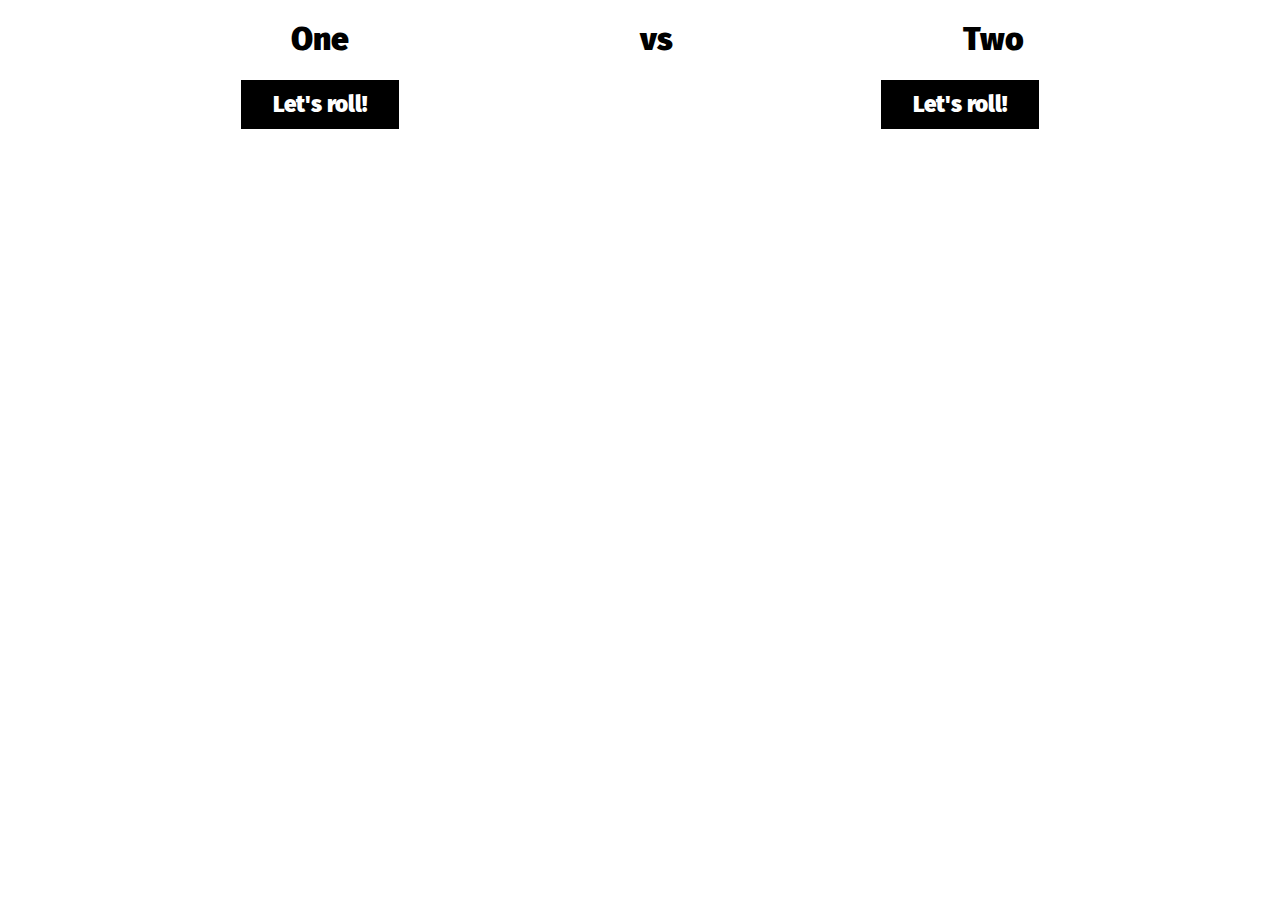
==== index.html @ 11dd10a1 "add markup for moving snails" ====
<!DOCTYPE html>
<html>
<head>
	<meta charset="utf-8">
	<meta http-equiv="X-UA-Compatible" content="IE=edge">
	<meta name="viewport" content="width=device-width, initial-scale=1">
	<title>Dice</title>
	<link href="https://fonts.googleapis.com/css?family=Fira+Sans:400,400i,700,700i,900,900i" rel="stylesheet">
	<link rel="stylesheet" href="css/normalize.css">
	<link rel="stylesheet" href="css/style.css">
</head>
<body>
	<header class="flex-row">
		<h1 id="player-1" class="flex-1">Player 1</h1>
		<span>vs</span>
		<h1 id="player-2" class="flex-1">Player 2</h1>
	</header><!-- /header -->
	<main class="flex-row flex-wrap">
		<div class="flex-1">
			<button id="btn-player-1" class="btn-big" type="button">Let's roll!</button>
		</div>
		<div class="flex-1">
			<button id="btn-player-2" class="btn-big" type="button">Let's roll!</button>
		</div>
		<div class="flex-1 anim">
			<div id="snail-1" class="snail">
				
			</div>
		</div>
		<div class="flex-1 flex-row flex-end anim">
			<div id="snail-2" class="snail">
				
			</div>
		</div>
		<div class="flex-1 panel-1">
			<span class="display-p1"></span>
			<span class="display-p1"></span>
			<span class="display-p1"></span>
		</div>
		<div class="flex-1 panel-2">
			<span class="display-p2"></span>
			<span class="display-p2"></span>
			<span class="display-p2"></span>
		</div>
	</main>
	<script src="js/script.js" type="text/javascript" charset="utf-8" async defer></script>
</body>
</html>
---- css/style.css ----
/*Fonts*/
/*Colors*/
.flex-row {
  display: -webkit-box;
  display: -ms-flexbox;
  display: flex;
  -webkit-box-orient: horizontal;
  -webkit-box-direction: normal;
  -ms-flex-direction: row;
  flex-direction: row; }

.flex-1 {
  -webkit-box-flex: 1;
  -ms-flex: 1 0 50%;
  flex: 1 0 50%; }

.flex-wrap {
  -ms-flex-wrap: wrap;
  flex-wrap: wrap; }

/* .j-center {*/
/* 	-webkit-box-pack: center;*/
/* 	    -ms-flex-pack: center;*/
/* 	        justify-content: center;*/
/* }*/
body {
  font-family: "Fira Sans", sans-serif; }

header h1, header span {
  text-align: center;
  font-weight: 900; }
header span {
  margin: 0.67em 0;
  font-size: 2em; }

main > div {
  text-align: center; }

.btn-big {
  font-family: "Fira Sans", sans-serif;
  font-weight: 900;
  font-size: 1.4em;
  padding: 10px 30px;
  background: #000;
  color: #fff;
  border: 2px solid #000;
  outline: 0;
  cursor: pointer;
  -webkit-transition: all 0.3s ease;
  transition: all 0.3s ease; }
  .btn-big:hover, .btn-big:focus {
    background-color: #fff;
    color: #000; }
  .btn-big[disabled] {
    cursor: not-allowed; }

/*# sourceMappingURL=style.css.map */
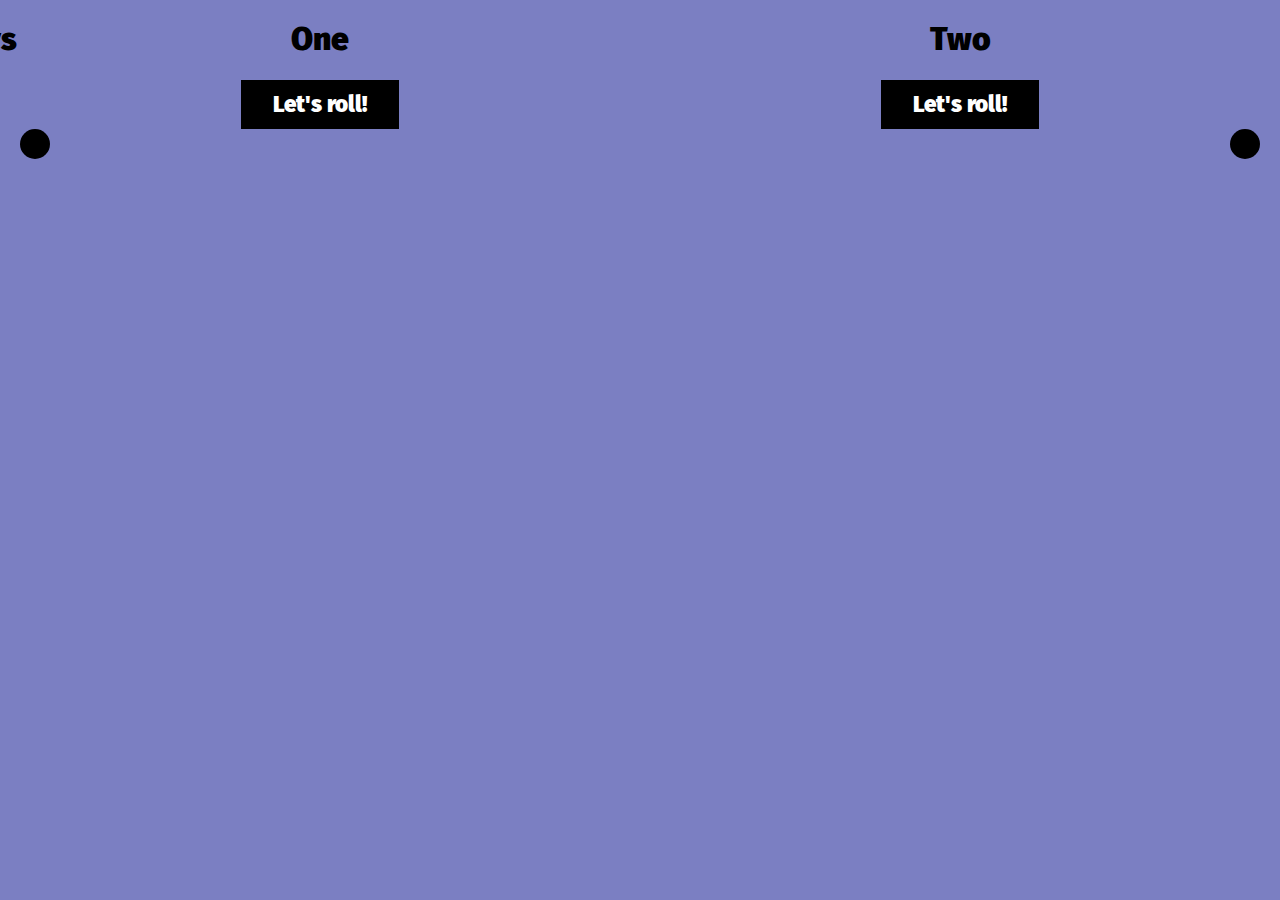
==== commit 8251ae51: "add markup for dice" ====
--- a/index.html
+++ b/index.html
@@ -33,14 +33,80 @@
 			</div>
 		</div>
 		<div class="flex-1 panel-1">
-			<span class="display-p1"></span>
-			<span class="display-p1"></span>
-			<span class="display-p1"></span>
+			<span class="display-p1">
+				<span class="dice-container">
+					<div id="dice" class="show-front">
+						<figure class="front"></figure>
+						<figure class="back"></figure>
+						<figure class="right"></figure>
+						<figure class="left"></figure>
+						<figure class="top"></figure>
+						<figure class="bottom"></figure>
+					</div>
+				</span>
+			</span>
+			<span class="display-p1">
+				<span class="dice-container">
+					<div id="dice" class="show-front">
+						<figure class="front"></figure>
+						<figure class="back"></figure>
+						<figure class="right"></figure>
+						<figure class="left"></figure>
+						<figure class="top"></figure>
+						<figure class="bottom"></figure>
+					</div>
+				</span>
+			</span>
+			<span class="display-p1">
+				<span class="dice-container">
+					<div id="dice" class="show-front">
+						<figure class="front"></figure>
+						<figure class="back"></figure>
+						<figure class="right"></figure>
+						<figure class="left"></figure>
+						<figure class="top"></figure>
+						<figure class="bottom"></figure>
+					</div>
+				</span>
+			</span>
 		</div>
 		<div class="flex-1 panel-2">
-			<span class="display-p2"></span>
-			<span class="display-p2"></span>
-			<span class="display-p2"></span>
+			<span class="display-p2">
+				<span class="dice-container">
+					<div id="dice" class="show-front">
+						<figure class="front"></figure>
+						<figure class="back"></figure>
+						<figure class="right"></figure>
+						<figure class="left"></figure>
+						<figure class="top"></figure>
+						<figure class="bottom"></figure>
+					</div>
+				</span>
+			</span>
+			<span class="display-p2">
+				<span class="dice-container">
+					<div id="dice" class="show-front">
+						<figure class="front"></figure>
+						<figure class="back"></figure>
+						<figure class="right"></figure>
+						<figure class="left"></figure>
+						<figure class="top"></figure>
+						<figure class="bottom"></figure>
+					</div>
+				</span>
+			</span>
+			<span class="display-p2">
+				<span class="dice-container">
+					<div id="dice" class="show-front">
+						<figure class="front"></figure>
+						<figure class="back"></figure>
+						<figure class="right"></figure>
+						<figure class="left"></figure>
+						<figure class="top"></figure>
+						<figure class="bottom"></figure>
+					</div>
+				</span>
+			</span>
 		</div>
 	</main>
 	<script src="js/script.js" type="text/javascript" charset="utf-8" async defer></script>
--- a/css/style.css
+++ b/css/style.css
@@ -18,6 +18,16 @@
   -ms-flex-wrap: wrap;
   flex-wrap: wrap; }
 
+.flex-end {
+  -webkit-box-pack: end;
+  -ms-flex-pack: end;
+  justify-content: flex-end; }
+
+.flex-full {
+  -webkit-box-flex: 1;
+  -ms-flex: 1 0 100%;
+  flex: 1 0 100%; }
+
 /* .j-center {*/
 /* 	-webkit-box-pack: center;*/
 /* 	    -ms-flex-pack: center;*/
@@ -31,9 +41,12 @@
   font-weight: 900; }
 header span {
   margin: 0.67em 0;
-  font-size: 2em; }
+  font-size: 2em;
+  position: absolute;
+  -webkit-transform: translateX(-50%);
+  transform: translateX(-50%); }
 
-main > div {
+main > div:not(.anim) {
   text-align: center; }
 
 .btn-big {
@@ -54,4 +67,20 @@
   .btn-big[disabled] {
     cursor: not-allowed; }
 
+.snail {
+  display: inline-block;
+  border-radius: 100%;
+  width: 30px;
+  height: 30px;
+  background-color: #000;
+  margin-left: 20px;
+  margin-right: 20px; }
+
+/* #snail-1 {*/
+/* 	padding-left: 20px;*/
+/* }*/
+/* #snail-2 {*/
+/* 	padding-right: 20px;*/
+/* }*/
+
 /*# sourceMappingURL=style.css.map */
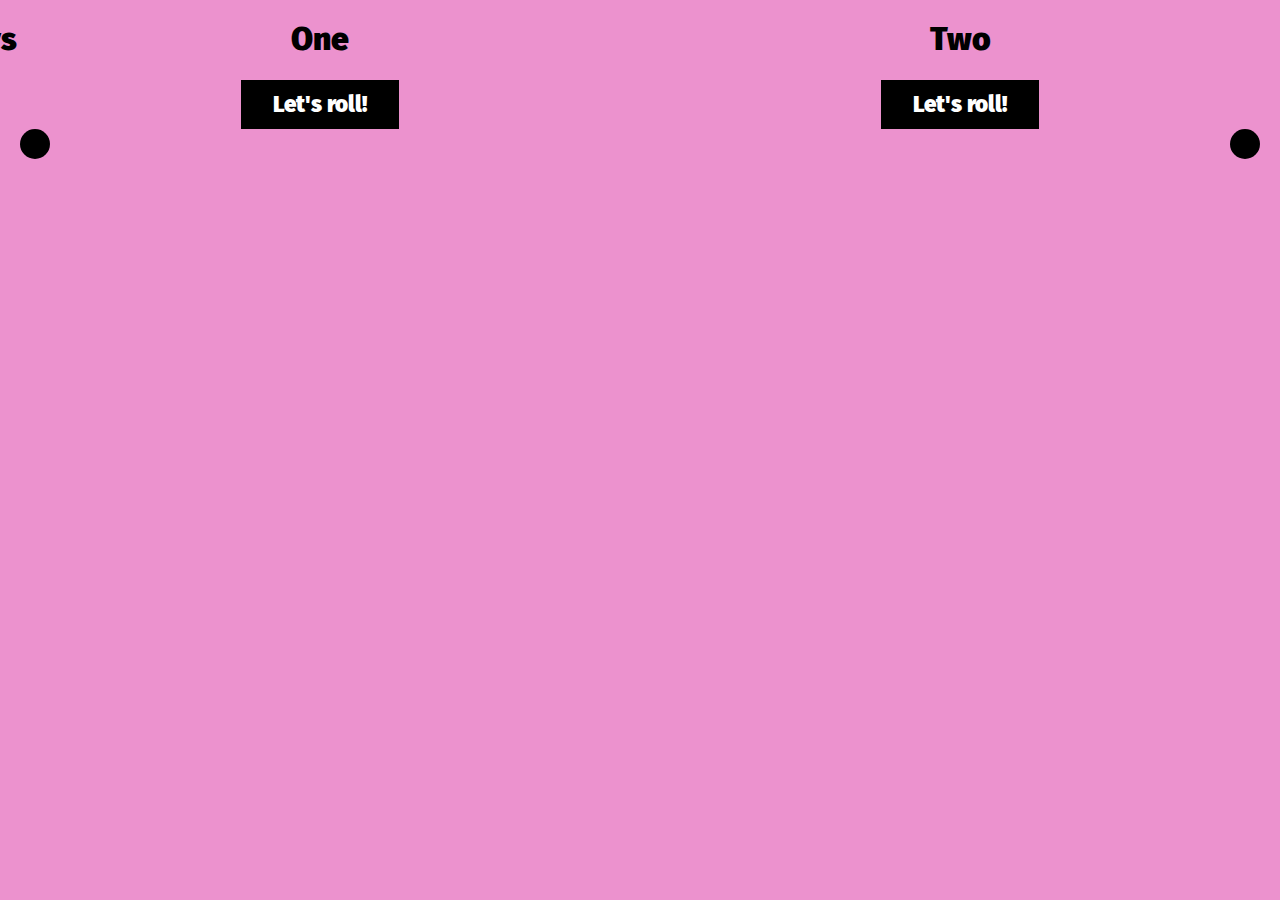
==== commit 578bf65c: "fix classnames of dice" ====
--- a/index.html
+++ b/index.html
@@ -35,7 +35,7 @@
 		<div class="flex-1 panel-1">
 			<span class="display-p1">
 				<span class="dice-container">
-					<div id="dice" class="show-front">
+					<div id="dice-1" class="show1">
 						<figure class="front"></figure>
 						<figure class="back"></figure>
 						<figure class="right"></figure>
@@ -47,7 +47,7 @@
 			</span>
 			<span class="display-p1">
 				<span class="dice-container">
-					<div id="dice" class="show-front">
+					<div id="dice-2" class="show1">
 						<figure class="front"></figure>
 						<figure class="back"></figure>
 						<figure class="right"></figure>
@@ -59,7 +59,7 @@
 			</span>
 			<span class="display-p1">
 				<span class="dice-container">
-					<div id="dice" class="show-front">
+					<div id="dice-3" class="show1">
 						<figure class="front"></figure>
 						<figure class="back"></figure>
 						<figure class="right"></figure>
@@ -73,7 +73,7 @@
 		<div class="flex-1 panel-2">
 			<span class="display-p2">
 				<span class="dice-container">
-					<div id="dice" class="show-front">
+					<div id="dice-4" class="show1">
 						<figure class="front"></figure>
 						<figure class="back"></figure>
 						<figure class="right"></figure>
@@ -85,7 +85,7 @@
 			</span>
 			<span class="display-p2">
 				<span class="dice-container">
-					<div id="dice" class="show-front">
+					<div id="dice-5" class="show1">
 						<figure class="front"></figure>
 						<figure class="back"></figure>
 						<figure class="right"></figure>
@@ -97,7 +97,7 @@
 			</span>
 			<span class="display-p2">
 				<span class="dice-container">
-					<div id="dice" class="show-front">
+					<div id="dice-6" class="show1">
 						<figure class="front"></figure>
 						<figure class="back"></figure>
 						<figure class="right"></figure>
--- a/css/style.css
+++ b/css/style.css
@@ -82,5 +82,80 @@
 /* #snail-2 {*/
 /* 	padding-right: 20px;*/
 /* }*/
+/*Dice*/
+.dice-container {
+  display: inline-block;
+  width: 200px;
+  height: 200px;
+  position: relative;
+  -webkit-perspective: 1000px;
+  perspective: 1000px;
+  /* cursor: -webkit-grab;*/
+  /* cursor: grab;*/
+  z-index: 999;
+  -webkit-transition: -webkit-transform 0.2s ease 0;
+  transition: -webkit-transform 0.2s ease 0;
+  transition: transform 0.2s ease 0;
+  transition: transform 0.2s ease 0, -webkit-transform 0.2s ease 0; }
+  .dice-container:hover {
+    -webkit-transform: scale(0.98);
+    transform: scale(0.98); }
+
+#dice {
+  width: 100%;
+  height: 100%;
+  position: absolute;
+  -webkit-transform-style: preserve-3d;
+  transform-style: preserve-3d;
+  -webkit-transition: -webkit-transform 1s;
+  transition: -webkit-transform 1s;
+  transition: transform 1s;
+  transition: transform 1s, -webkit-transform 1s; }
+  #dice figure {
+    width: 100px;
+    height: 100px;
+    display: block;
+    position: absolute;
+    /* border: 1px solid #000;*/
+    /* box-shadow: inset 0 0 40px rgba(0, 0, 0, 0.8);*/
+    text-align: center;
+    line-height: 200px;
+    font-size: 60px;
+    /* background-color: #FFF;*/ }
+
+#dice figure {
+  background-repeat: no-repeat;
+  background-position: top left;
+  background-size: 100px 100px; }
+
+#dice .front {
+  -webkit-transform: rotateY(0deg) translateZ(50px);
+  transform: rotateY(0deg) translateZ(50px);
+  background-image: url("../images/dice-1.png"); }
+
+#dice .back {
+  -webkit-transform: rotateX(180deg) translateZ(50px);
+  transform: rotateX(180deg) translateZ(50px);
+  background-image: url("../images/dice-6.png"); }
+
+#dice .right {
+  -webkit-transform: rotateY(90deg) translateZ(50px);
+  transform: rotateY(90deg) translateZ(50px);
+  background-image: url("../images/dice-4.png"); }
+
+#dice .left {
+  -webkit-transform: rotateY(-90deg) translateZ(50px);
+  transform: rotateY(-90deg) translateZ(50px);
+  background-image: url("../images/dice-3.png"); }
+
+#dice .top {
+  -webkit-transform: rotateX(90deg) translateZ(50px);
+  transform: rotateX(90deg) translateZ(50px);
+  background-image: url("../images/dice-2.png"); }
+
+#dice .bottom {
+  -webkit-transform: rotateX(-90deg) translateZ(50px);
+  transform: rotateX(-90deg) translateZ(50px);
+  background-image: url("../images/dice-5.png"); }
 
 /*# sourceMappingURL=style.css.map */
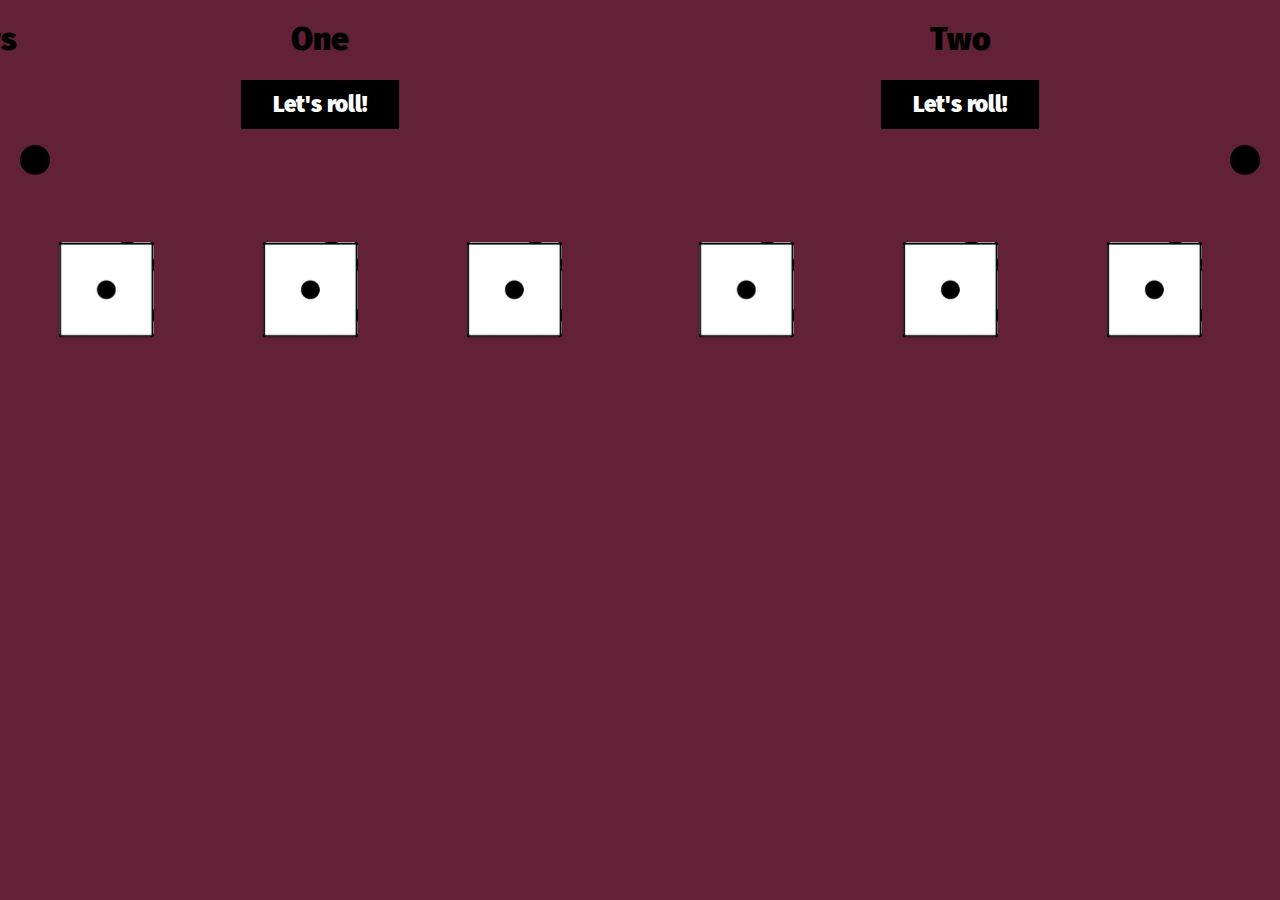
==== commit 21ff718b: "add markup for message boxes" ====
--- a/index.html
+++ b/index.html
@@ -4,7 +4,7 @@
 	<meta charset="utf-8">
 	<meta http-equiv="X-UA-Compatible" content="IE=edge">
 	<meta name="viewport" content="width=device-width, initial-scale=1">
-	<title>Dice</title>
+	<title>Snail Race</title>
 	<link href="https://fonts.googleapis.com/css?family=Fira+Sans:400,400i,700,700i,900,900i" rel="stylesheet">
 	<link rel="stylesheet" href="css/normalize.css">
 	<link rel="stylesheet" href="css/style.css">
@@ -20,8 +20,14 @@
 			<button id="btn-player-1" class="btn-big" type="button">Let's roll!</button>
 		</div>
 		<div class="flex-1">
-			<button id="btn-player-2" class="btn-big" type="button">Let's roll!</button>
+			<button id="btn-player-2" class="btn-big" type="button">Let's roll!</button><!-- /player buttons -->
 		</div>
+		<div class="flex-1">
+			<p id="msg-1" class="msg-box"></p>
+		</div>
+		<div class="flex-1">
+			<p id="msg-2" class="msg-box"></p>
+		</div><!-- /message boxes -->
 		<div class="flex-1 anim">
 			<div id="snail-1" class="snail">
 				
@@ -31,7 +37,7 @@
 			<div id="snail-2" class="snail">
 				
 			</div>
-		</div>
+		</div><!-- /snails -->
 		<div class="flex-1 panel-1">
 			<span class="display-p1">
 				<span class="dice-container">
@@ -107,7 +113,7 @@
 					</div>
 				</span>
 			</span>
-		</div>
+		</div><!-- /dice -->
 	</main>
 	<script src="js/script.js" type="text/javascript" charset="utf-8" async defer></script>
 </body>
--- a/css/style.css
+++ b/css/style.css
@@ -1,5 +1,6 @@
 /*Fonts*/
 /*Colors*/
+/*flexbox rules*/
 .flex-row {
   display: -webkit-box;
   display: -ms-flexbox;
@@ -101,7 +102,7 @@
     -webkit-transform: scale(0.98);
     transform: scale(0.98); }
 
-#dice {
+.dice-container > div {
   width: 100%;
   height: 100%;
   position: absolute;
@@ -111,7 +112,7 @@
   transition: -webkit-transform 1s;
   transition: transform 1s;
   transition: transform 1s, -webkit-transform 1s; }
-  #dice figure {
+  .dice-container > div figure {
     width: 100px;
     height: 100px;
     display: block;
@@ -123,39 +124,63 @@
     font-size: 60px;
     /* background-color: #FFF;*/ }
 
-#dice figure {
+.dice-container > div figure {
   background-repeat: no-repeat;
   background-position: top left;
   background-size: 100px 100px; }
 
-#dice .front {
+.dice-container > div .front {
   -webkit-transform: rotateY(0deg) translateZ(50px);
   transform: rotateY(0deg) translateZ(50px);
   background-image: url("../images/dice-1.png"); }
 
-#dice .back {
+.dice-container > div .back {
   -webkit-transform: rotateX(180deg) translateZ(50px);
   transform: rotateX(180deg) translateZ(50px);
   background-image: url("../images/dice-6.png"); }
 
-#dice .right {
+.dice-container > div .right {
   -webkit-transform: rotateY(90deg) translateZ(50px);
   transform: rotateY(90deg) translateZ(50px);
   background-image: url("../images/dice-4.png"); }
 
-#dice .left {
+.dice-container > div .left {
   -webkit-transform: rotateY(-90deg) translateZ(50px);
   transform: rotateY(-90deg) translateZ(50px);
   background-image: url("../images/dice-3.png"); }
 
-#dice .top {
+.dice-container > div .top {
   -webkit-transform: rotateX(90deg) translateZ(50px);
   transform: rotateX(90deg) translateZ(50px);
   background-image: url("../images/dice-2.png"); }
 
-#dice .bottom {
+.dice-container > div .bottom {
   -webkit-transform: rotateX(-90deg) translateZ(50px);
   transform: rotateX(-90deg) translateZ(50px);
   background-image: url("../images/dice-5.png"); }
 
+.dice-container > div.show1 {
+  -webkit-transform: translateZ(-100px) rotateY(0deg);
+  transform: translateZ(-100px) rotateY(0deg); }
+
+.dice-container > div.show6 {
+  -webkit-transform: translateZ(-100px) rotateX(-180deg);
+  transform: translateZ(-100px) rotateX(-180deg); }
+
+.dice-container > div.show4 {
+  -webkit-transform: translateZ(-100px) rotateY(-90deg);
+  transform: translateZ(-100px) rotateY(-90deg); }
+
+.dice-container > div.show3 {
+  -webkit-transform: translateZ(-100px) rotateY(90deg);
+  transform: translateZ(-100px) rotateY(90deg); }
+
+.dice-container > div.show2 {
+  -webkit-transform: translateZ(-100px) rotateX(-90deg);
+  transform: translateZ(-100px) rotateX(-90deg); }
+
+.dice-container > div.show5 {
+  -webkit-transform: translateZ(-100px) rotateX(90deg);
+  transform: translateZ(-100px) rotateX(90deg); }
+
 /*# sourceMappingURL=style.css.map */
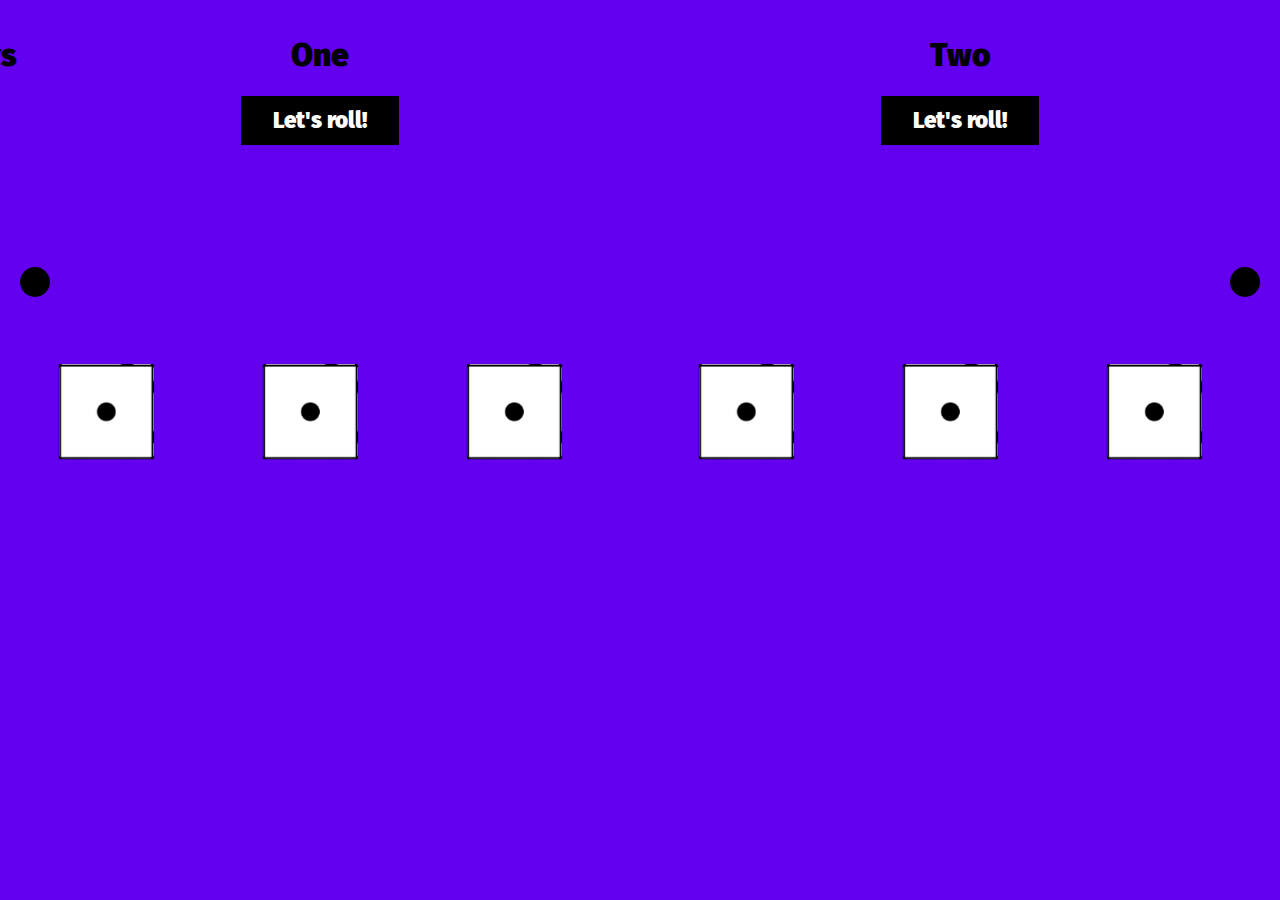
==== commit b0650882: "add markup for turn message" ====
--- a/index.html
+++ b/index.html
@@ -10,6 +10,9 @@
 	<link rel="stylesheet" href="css/style.css">
 </head>
 <body>
+	<div>
+		<p id="turn-msg"></p>
+	</div>
 	<header class="flex-row">
 		<h1 id="player-1" class="flex-1">Player 1</h1>
 		<span>vs</span>
--- a/css/style.css
+++ b/css/style.css
@@ -77,12 +77,9 @@
   margin-left: 20px;
   margin-right: 20px; }
 
-/* #snail-1 {*/
-/* 	padding-left: 20px;*/
-/* }*/
-/* #snail-2 {*/
-/* 	padding-right: 20px;*/
-/* }*/
+.msg-box {
+  min-height: 90px; }
+
 /*Dice*/
 .dice-container {
   display: inline-block;
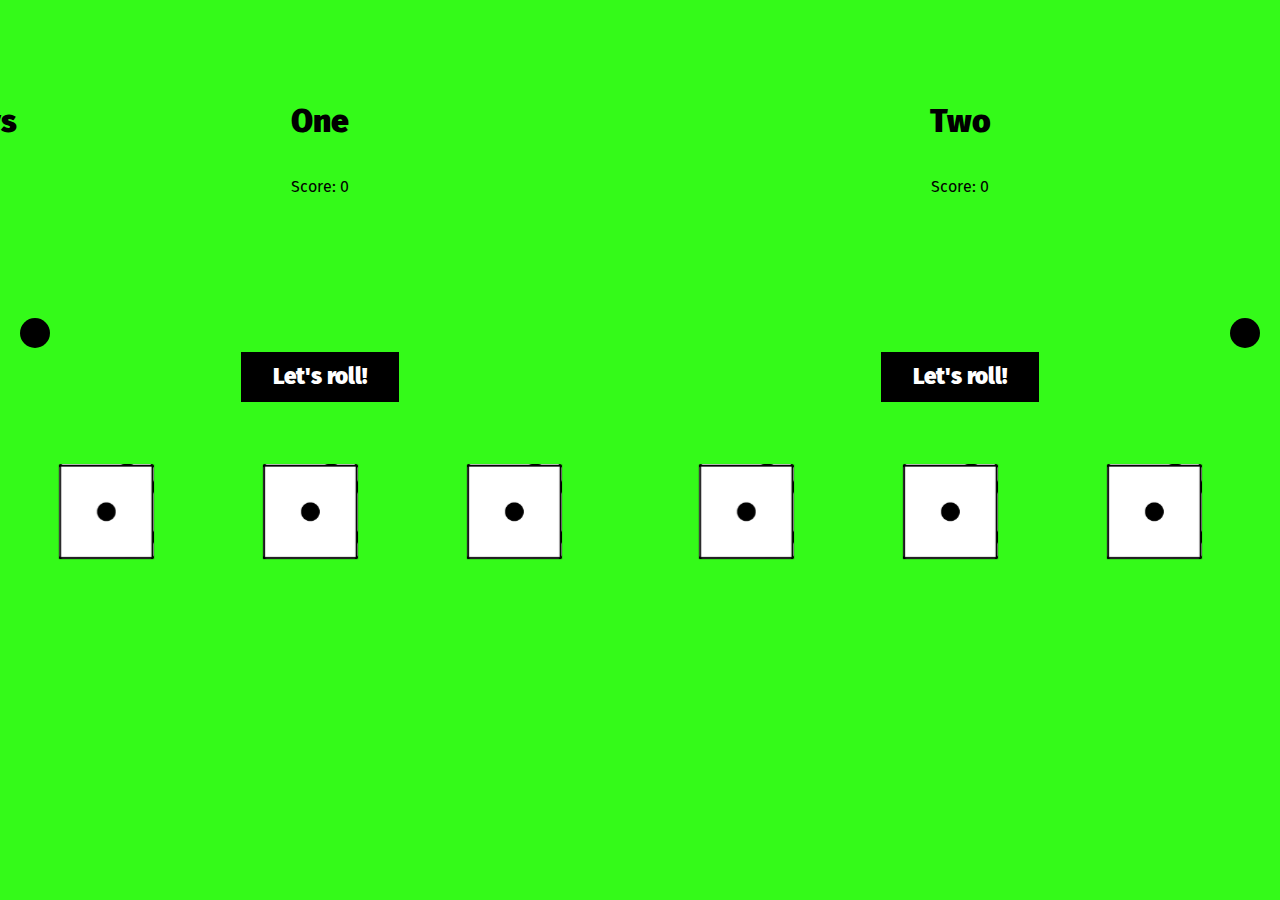
==== commit 263fd598: "add markup for displaying score" ====
--- a/index.html
+++ b/index.html
@@ -20,15 +20,11 @@
 	</header><!-- /header -->
 	<main class="flex-row flex-wrap">
 		<div class="flex-1">
-			<button id="btn-player-1" class="btn-big" type="button">Let's roll!</button>
-		</div>
-		<div class="flex-1">
-			<button id="btn-player-2" class="btn-big" type="button">Let's roll!</button><!-- /player buttons -->
-		</div>
-		<div class="flex-1">
+			<p class="score">Score: <span id="score-1">0</span></p>
 			<p id="msg-1" class="msg-box"></p>
 		</div>
 		<div class="flex-1">
+			<p class="score">Score: <span id="score-2">0</span></p>
 			<p id="msg-2" class="msg-box"></p>
 		</div><!-- /message boxes -->
 		<div class="flex-1 anim">
@@ -41,6 +37,12 @@
 				
 			</div>
 		</div><!-- /snails -->
+		<div class="flex-1">
+			<button id="btn-player-1" class="btn-big" type="button">Let's roll!</button>
+		</div>
+		<div class="flex-1">
+			<button id="btn-player-2" class="btn-big" type="button">Let's roll!</button>
+		</div><!-- /player buttons -->
 		<div class="flex-1 panel-1">
 			<span class="display-p1">
 				<span class="dice-container">
--- a/css/style.css
+++ b/css/style.css
@@ -79,6 +79,10 @@
 
 .msg-box {
   min-height: 90px; }
+
+#turn-msg {
+  min-height: 50px;
+  text-align: center; }
 
 /*Dice*/
 .dice-container {
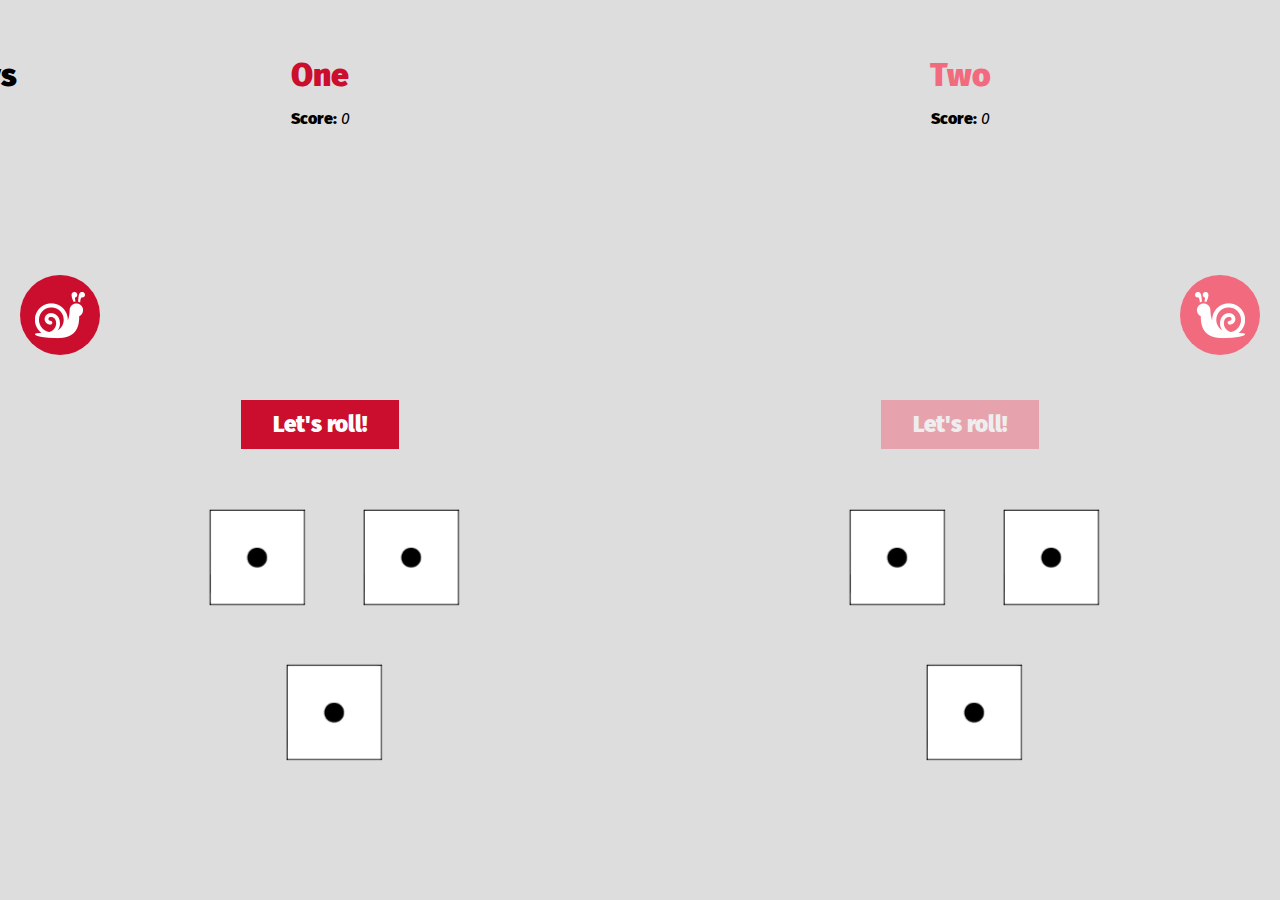
==== commit d625b119: "add markup for salad" ====
--- a/index.html
+++ b/index.html
@@ -29,12 +29,11 @@
 		</div><!-- /message boxes -->
 		<div class="flex-1 anim">
 			<div id="snail-1" class="snail">
-				
 			</div>
 		</div>
+		<span id="salad"></span>
 		<div class="flex-1 flex-row flex-end anim">
 			<div id="snail-2" class="snail">
-				
 			</div>
 		</div><!-- /snails -->
 		<div class="flex-1">
--- a/css/style.css
+++ b/css/style.css
@@ -1,5 +1,9 @@
 /*Fonts*/
 /*Colors*/
+* {
+  -webkit-box-sizing: border-box;
+  box-sizing: border-box; }
+
 /*flexbox rules*/
 .flex-row {
   display: -webkit-box;
@@ -35,20 +39,24 @@
 /* 	        justify-content: center;*/
 /* }*/
 body {
-  font-family: "Fira Sans", sans-serif; }
+  font-family: "Fira Sans", sans-serif;
+  background-color: #ddd; }
 
 header h1, header span {
   text-align: center;
-  font-weight: 900; }
+  font-weight: 900;
+  margin: 0; }
 header span {
-  margin: 0.67em 0;
+  margin: 0;
   font-size: 2em;
   position: absolute;
   -webkit-transform: translateX(-50%);
   transform: translateX(-50%); }
 
-main > div:not(.anim) {
-  text-align: center; }
+main {
+  padding-bottom: 100px; }
+  main > div:not(.anim) {
+    text-align: center; }
 
 .btn-big {
   font-family: "Fira Sans", sans-serif;
@@ -66,29 +74,56 @@
     background-color: #fff;
     color: #000; }
   .btn-big[disabled] {
-    cursor: not-allowed; }
+    cursor: not-allowed;
+    opacity: .5; }
 
 .snail {
   display: inline-block;
   border-radius: 100%;
-  width: 30px;
-  height: 30px;
+  width: 80px;
+  height: 80px;
   background-color: #000;
-  margin-left: 20px;
-  margin-right: 20px; }
+  /* padding-left: 20px;*/
+  /* padding-right: 20px;*/ }
 
 .msg-box {
-  min-height: 90px; }
+  min-height: 75px; }
 
 #turn-msg {
-  min-height: 50px;
+  min-height: 25px;
   text-align: center; }
+
+.anim {
+  padding: 40px 20px; }
+
+#snail-1 {
+  background-image: url("../images/snail-left.png");
+  background-position: center;
+  background-repeat: no-repeat; }
+
+#snail-2 {
+  background-image: url("../images/snail-right.png");
+  background-position: center;
+  background-repeat: no-repeat; }
+
+.display-p1,
+.display-p2 {
+  display: inline-block; }
+  .display-p1:nth-child(3),
+  .display-p2:nth-child(3) {
+    display: block; }
+
+.score {
+  font-weight: 900; }
+  .score > span {
+    font-weight: 400;
+    font-style: italic; }
 
 /*Dice*/
 .dice-container {
   display: inline-block;
-  width: 200px;
-  height: 200px;
+  width: 150px;
+  height: 150px;
   position: relative;
   -webkit-perspective: 1000px;
   perspective: 1000px;
@@ -119,7 +154,6 @@
     display: block;
     position: absolute;
     /* border: 1px solid #000;*/
-    /* box-shadow: inset 0 0 40px rgba(0, 0, 0, 0.8);*/
     text-align: center;
     line-height: 200px;
     font-size: 60px;
@@ -127,8 +161,9 @@
 
 .dice-container > div figure {
   background-repeat: no-repeat;
-  background-position: top left;
-  background-size: 100px 100px; }
+  background-position: center;
+  background-size: 106px 106px;
+  border: 1px solid #000; }
 
 .dice-container > div .front {
   -webkit-transform: rotateY(0deg) translateZ(50px);
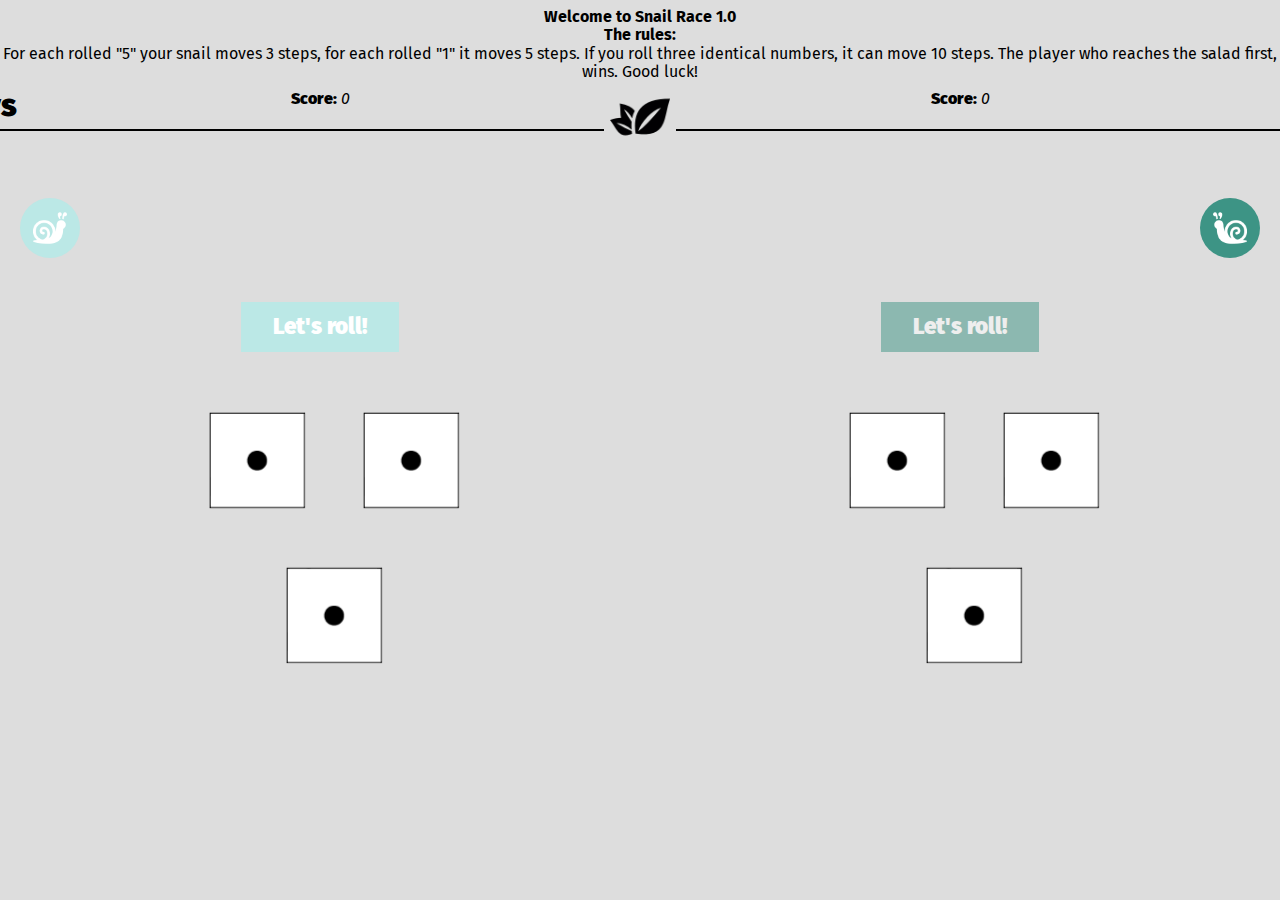
==== commit 05ed7fa9: "add help section" ====
--- a/index.html
+++ b/index.html
@@ -11,7 +11,7 @@
 </head>
 <body>
 	<div>
-		<p id="turn-msg"></p>
+		<p id="turn-msg"><strong>Welcome to Snail Race 1.0<br>The rules:</strong><br>For each rolled "5" your snail moves 3 steps, for each rolled "1" it moves 5 steps. If you roll three identical numbers, it can move 10 steps. The player who reaches the salad first, wins. Good luck!</p>
 	</div>
 	<header class="flex-row">
 		<h1 id="player-1" class="flex-1">Player 1</h1>
--- a/css/style.css
+++ b/css/style.css
@@ -57,6 +57,10 @@
   padding-bottom: 100px; }
   main > div:not(.anim) {
     text-align: center; }
+
+p {
+  margin-top: 3px;
+  margin-bottom: 5px; }
 
 .btn-big {
   font-family: "Fira Sans", sans-serif;
@@ -80,8 +84,8 @@
 .snail {
   display: inline-block;
   border-radius: 100%;
-  width: 80px;
-  height: 80px;
+  width: 60px;
+  height: 60px;
   background-color: #000;
   /* padding-left: 20px;*/
   /* padding-right: 20px;*/ }
@@ -91,20 +95,47 @@
 
 #turn-msg {
   min-height: 25px;
-  text-align: center; }
+  text-align: center;
+  padding-top: 5px; }
 
 .anim {
-  padding: 40px 20px; }
+  padding: 40px 20px;
+  padding-top: 5px;
+  position: relative;
+  z-index: 10; }
 
 #snail-1 {
   background-image: url("../images/snail-left.png");
   background-position: center;
-  background-repeat: no-repeat; }
+  background-repeat: no-repeat;
+  background-size: 57%; }
 
 #snail-2 {
   background-image: url("../images/snail-right.png");
   background-position: center;
-  background-repeat: no-repeat; }
+  background-repeat: no-repeat;
+  background-size: 57%; }
+
+#salad {
+  position: absolute;
+  left: 50%;
+  -webkit-transform: translateX(-50%);
+  transform: translateX(-50%);
+  width: 60px;
+  height: 60px;
+  background-image: url("../images/leaves.png");
+  background-size: contain; }
+  #salad:before, #salad:after {
+    position: absolute;
+    content: '';
+    width: 1100%;
+    height: 2px;
+    background-color: #000;
+    margin-top: 42px; }
+  #salad:before {
+    left: -1110%; }
+  #salad:after {
+    right: -1110%; }
 
 .display-p1,
 .display-p2 {
